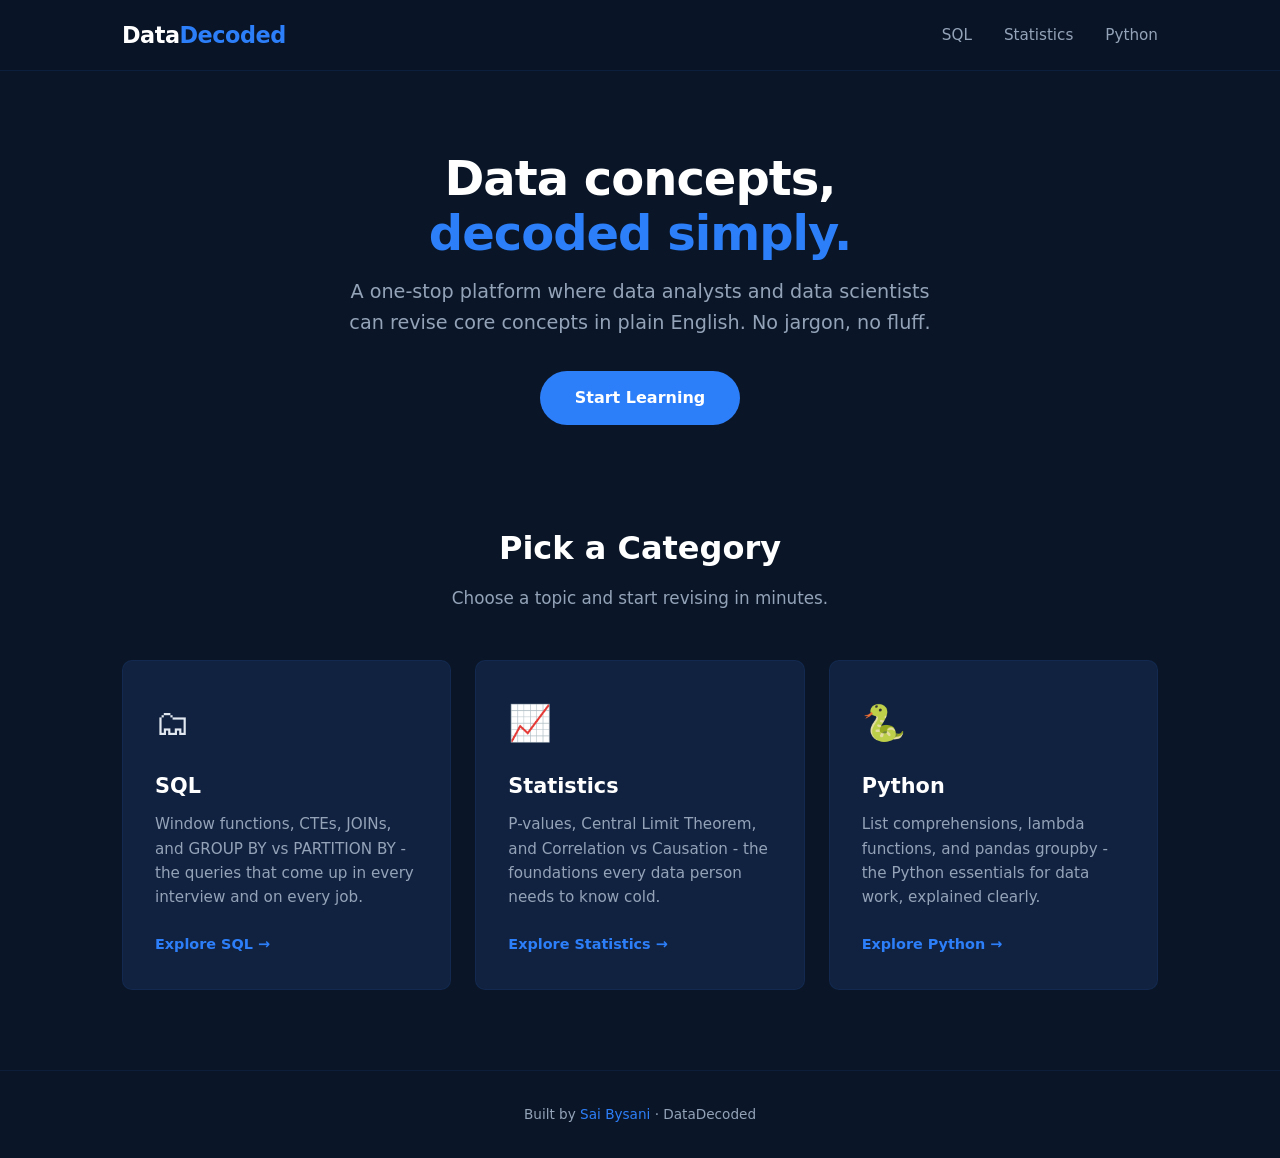
==== index.html @ 7349e88e "first version - data decoded" ====
<!DOCTYPE html>
<html lang="en">
<head>
  <meta charset="UTF-8">
  <meta name="viewport" content="width=device-width, initial-scale=1.0">
  <title>DataDecoded - Data Concepts in Plain English</title>
  <meta name="description" content="A one-stop platform where data analysts and data scientists can revise core concepts in plain English.">
  <link rel="stylesheet" href="css/style.css">
</head>
<body>

  <nav class="navbar">
    <div class="container">
      <a href="index.html" class="logo">Data<span>Decoded</span></a>
      <button class="nav-toggle" aria-label="Toggle navigation" aria-expanded="false">
        <span></span><span></span><span></span>
      </button>
      <ul class="nav-links">
        <li><a href="sql/index.html">SQL</a></li>
        <li><a href="statistics/index.html">Statistics</a></li>
        <li><a href="python/index.html">Python</a></li>
      </ul>
    </div>
  </nav>

  <main>
    <section class="hero">
      <div class="container">
        <h1>Data concepts,<br><span>decoded simply.</span></h1>
        <p>A one-stop platform where data analysts and data scientists can revise core concepts in plain English. No jargon, no fluff.</p>
        <a href="#categories" class="cta-btn">Start Learning</a>
      </div>
    </section>

    <section class="categories" id="categories">
      <div class="container">
        <div class="section-header">
          <h2>Pick a Category</h2>
          <p>Choose a topic and start revising in minutes.</p>
        </div>

        <div class="card-grid">
          <div class="card">
            <div class="card-icon">&#128450;</div>
            <h3>SQL</h3>
            <p>Window functions, CTEs, JOINs, and GROUP BY vs PARTITION BY - the queries that come up in every interview and on every job.</p>
            <a href="sql/index.html" class="card-link">Explore SQL &#8594;</a>
          </div>

          <div class="card">
            <div class="card-icon">&#128200;</div>
            <h3>Statistics</h3>
            <p>P-values, Central Limit Theorem, and Correlation vs Causation - the foundations every data person needs to know cold.</p>
            <a href="statistics/index.html" class="card-link">Explore Statistics &#8594;</a>
          </div>

          <div class="card">
            <div class="card-icon">&#128013;</div>
            <h3>Python</h3>
            <p>List comprehensions, lambda functions, and pandas groupby - the Python essentials for data work, explained clearly.</p>
            <a href="python/index.html" class="card-link">Explore Python &#8594;</a>
          </div>
        </div>
      </div>
    </section>
  </main>

  <footer class="footer">
    <p>Built by <a href="#">Sai Bysani</a> &middot; DataDecoded</p>
  </footer>

  <script src="js/main.js"></script>
</body>
</html>
---- css/style.css ----
/* ===== RESET & BASE ===== */
*,
*::before,
*::after {
  margin: 0;
  padding: 0;
  box-sizing: border-box;
}

:root {
  --navy: #0a1628;
  --navy-light: #112240;
  --navy-mid: #1a3055;
  --blue: #2d7ff9;
  --blue-light: #5a9bff;
  --blue-glow: rgba(45, 127, 249, 0.15);
  --white: #ffffff;
  --gray-100: #f0f4f8;
  --gray-200: #d9e2ec;
  --gray-300: #b0bec5;
  --gray-400: #8a9ab5;
  --gray-500: #627893;
  --text-primary: #e2e8f0;
  --text-secondary: #94a3b8;
  --font-main: 'Segoe UI', system-ui, -apple-system, sans-serif;
  --font-mono: 'Cascadia Code', 'Fira Code', 'Consolas', monospace;
  --max-width: 1100px;
  --radius: 10px;
  --transition: 0.25s ease;
}

html {
  scroll-behavior: smooth;
}

body {
  font-family: var(--font-main);
  background: var(--navy);
  color: var(--text-primary);
  line-height: 1.7;
  min-height: 100vh;
  display: flex;
  flex-direction: column;
}

a {
  color: var(--blue-light);
  text-decoration: none;
  transition: color var(--transition);
}

a:hover {
  color: var(--blue);
}

img {
  max-width: 100%;
}

/* ===== NAVBAR ===== */
.navbar {
  background: rgba(10, 22, 40, 0.95);
  backdrop-filter: blur(12px);
  border-bottom: 1px solid rgba(45, 127, 249, 0.1);
  position: sticky;
  top: 0;
  z-index: 100;
}

.navbar .container {
  display: flex;
  align-items: center;
  justify-content: space-between;
  padding: 1rem 2rem;
  max-width: var(--max-width);
  margin: 0 auto;
}

.navbar .logo {
  font-size: 1.4rem;
  font-weight: 700;
  color: var(--white);
  letter-spacing: -0.5px;
}

.navbar .logo span {
  color: var(--blue);
}

.nav-links {
  display: flex;
  list-style: none;
  gap: 2rem;
}

.nav-links a {
  color: var(--text-secondary);
  font-size: 0.95rem;
  font-weight: 500;
  transition: color var(--transition);
}

.nav-links a:hover,
.nav-links a.active {
  color: var(--blue-light);
}

.nav-toggle {
  display: none;
  background: none;
  border: none;
  cursor: pointer;
  padding: 0.25rem;
}

.nav-toggle span {
  display: block;
  width: 24px;
  height: 2px;
  background: var(--text-primary);
  margin: 5px 0;
  transition: var(--transition);
  border-radius: 2px;
}

/* ===== LAYOUT ===== */
.container {
  max-width: var(--max-width);
  margin: 0 auto;
  padding: 0 2rem;
}

main {
  flex: 1;
}

/* ===== HERO ===== */
.hero {
  text-align: center;
  padding: 5rem 2rem 4rem;
}

.hero h1 {
  font-size: 3rem;
  font-weight: 800;
  color: var(--white);
  margin-bottom: 1rem;
  letter-spacing: -1px;
  line-height: 1.15;
}

.hero h1 span {
  color: var(--blue);
}

.hero p {
  font-size: 1.2rem;
  color: var(--text-secondary);
  max-width: 600px;
  margin: 0 auto 2rem;
  line-height: 1.6;
}

.hero .cta-btn {
  display: inline-block;
  background: var(--blue);
  color: var(--white);
  padding: 0.85rem 2.2rem;
  border-radius: 50px;
  font-weight: 600;
  font-size: 1rem;
  transition: background var(--transition), transform var(--transition);
}

.hero .cta-btn:hover {
  background: var(--blue-light);
  transform: translateY(-2px);
  color: var(--white);
}

/* ===== SECTION HEADERS ===== */
.section-header {
  text-align: center;
  margin-bottom: 3rem;
}

.section-header h2 {
  font-size: 2rem;
  font-weight: 700;
  color: var(--white);
  margin-bottom: 0.5rem;
}

.section-header p {
  color: var(--text-secondary);
  font-size: 1.05rem;
}

/* ===== CATEGORY CARDS (Homepage) ===== */
.categories {
  padding: 2rem 0 5rem;
}

.card-grid {
  display: grid;
  grid-template-columns: repeat(auto-fit, minmax(300px, 1fr));
  gap: 1.5rem;
}

.card {
  background: var(--navy-light);
  border: 1px solid rgba(45, 127, 249, 0.08);
  border-radius: var(--radius);
  padding: 2rem;
  transition: transform var(--transition), border-color var(--transition), box-shadow var(--transition);
}

.card:hover {
  transform: translateY(-4px);
  border-color: rgba(45, 127, 249, 0.25);
  box-shadow: 0 8px 30px rgba(0, 0, 0, 0.3);
}

.card .card-icon {
  font-size: 2.2rem;
  margin-bottom: 1rem;
}

.card h3 {
  font-size: 1.3rem;
  color: var(--white);
  margin-bottom: 0.5rem;
  font-weight: 700;
}

.card p {
  color: var(--text-secondary);
  font-size: 0.95rem;
  margin-bottom: 1.25rem;
  line-height: 1.6;
}

.card .card-link {
  color: var(--blue);
  font-weight: 600;
  font-size: 0.9rem;
  display: inline-flex;
  align-items: center;
  gap: 0.4rem;
}

.card .card-link:hover {
  gap: 0.6rem;
}

/* ===== CATEGORY PAGE ===== */
.category-hero {
  padding: 3.5rem 2rem 2rem;
  text-align: center;
}

.category-hero h1 {
  font-size: 2.5rem;
  font-weight: 800;
  color: var(--white);
  margin-bottom: 0.5rem;
}

.category-hero p {
  color: var(--text-secondary);
  font-size: 1.1rem;
  max-width: 550px;
  margin: 0 auto;
}

.concept-list {
  padding: 2rem 0 5rem;
}

.concept-card {
  display: block;
  background: var(--navy-light);
  border: 1px solid rgba(45, 127, 249, 0.08);
  border-radius: var(--radius);
  padding: 1.75rem 2rem;
  margin-bottom: 1rem;
  transition: transform var(--transition), border-color var(--transition), box-shadow var(--transition);
}

.concept-card:hover {
  transform: translateX(6px);
  border-color: rgba(45, 127, 249, 0.25);
  box-shadow: 0 4px 20px rgba(0, 0, 0, 0.25);
  color: var(--text-primary);
}

.concept-card h3 {
  font-size: 1.15rem;
  color: var(--white);
  margin-bottom: 0.35rem;
  font-weight: 600;
}

.concept-card p {
  color: var(--text-secondary);
  font-size: 0.95rem;
}

/* ===== CONCEPT PAGE ===== */
.concept-page {
  padding: 3rem 0 5rem;
}

.concept-page .container {
  max-width: 780px;
}

.breadcrumb {
  color: var(--text-secondary);
  font-size: 0.85rem;
  margin-bottom: 2rem;
  display: flex;
  align-items: center;
  gap: 0.5rem;
  flex-wrap: wrap;
}

.breadcrumb a {
  color: var(--text-secondary);
}

.breadcrumb a:hover {
  color: var(--blue-light);
}

.breadcrumb .sep {
  opacity: 0.4;
}

.concept-page h1 {
  font-size: 2.3rem;
  font-weight: 800;
  color: var(--white);
  margin-bottom: 0.5rem;
  line-height: 1.2;
}

.concept-page .subtitle {
  color: var(--blue);
  font-size: 1.05rem;
  font-weight: 500;
  margin-bottom: 2.5rem;
}

.concept-page h2 {
  font-size: 1.4rem;
  font-weight: 700;
  color: var(--white);
  margin: 2.5rem 0 1rem;
}

.concept-page p {
  color: var(--text-primary);
  font-size: 1rem;
  margin-bottom: 1rem;
  line-height: 1.8;
}

.concept-page ul,
.concept-page ol {
  margin: 0.5rem 0 1.5rem 1.5rem;
  color: var(--text-primary);
}

.concept-page li {
  margin-bottom: 0.5rem;
  line-height: 1.7;
}

/* Code blocks */
.code-block {
  background: #0d1b2a;
  border: 1px solid rgba(45, 127, 249, 0.12);
  border-radius: 8px;
  padding: 1.25rem 1.5rem;
  margin: 1.25rem 0 1.75rem;
  overflow-x: auto;
  position: relative;
}

.code-block code {
  font-family: var(--font-mono);
  font-size: 0.88rem;
  color: var(--gray-200);
  line-height: 1.7;
  white-space: pre;
  display: block;
}

.code-label {
  position: absolute;
  top: 0;
  right: 0;
  background: var(--blue);
  color: var(--white);
  font-size: 0.7rem;
  font-weight: 600;
  padding: 0.2rem 0.7rem;
  border-radius: 0 8px 0 6px;
  text-transform: uppercase;
  letter-spacing: 0.5px;
}

/* Inline code */
.concept-page code:not(.code-block code) {
  font-family: var(--font-mono);
  background: rgba(45, 127, 249, 0.1);
  color: var(--blue-light);
  padding: 0.15rem 0.45rem;
  border-radius: 4px;
  font-size: 0.88em;
}

/* Key Takeaway box */
.takeaway {
  background: var(--blue-glow);
  border-left: 4px solid var(--blue);
  border-radius: 0 var(--radius) var(--radius) 0;
  padding: 1.5rem 1.75rem;
  margin: 2.5rem 0;
}

.takeaway h3 {
  color: var(--blue-light);
  font-size: 0.9rem;
  text-transform: uppercase;
  letter-spacing: 1px;
  margin-bottom: 0.6rem;
  font-weight: 700;
}

.takeaway p {
  color: var(--text-primary);
  font-size: 0.98rem;
  margin-bottom: 0;
}

/* Analogy box */
.analogy {
  background: rgba(255, 255, 255, 0.03);
  border: 1px dashed rgba(45, 127, 249, 0.2);
  border-radius: var(--radius);
  padding: 1.5rem 1.75rem;
  margin: 1.5rem 0;
}

.analogy h3 {
  color: var(--gray-300);
  font-size: 0.85rem;
  text-transform: uppercase;
  letter-spacing: 1px;
  margin-bottom: 0.5rem;
}

/* Comparison table */
.comparison-table {
  width: 100%;
  border-collapse: collapse;
  margin: 1.5rem 0 2rem;
  font-size: 0.92rem;
}

.comparison-table th {
  background: var(--navy-mid);
  color: var(--white);
  padding: 0.85rem 1rem;
  text-align: left;
  font-weight: 600;
  border-bottom: 2px solid var(--blue);
}

.comparison-table td {
  padding: 0.75rem 1rem;
  border-bottom: 1px solid rgba(255, 255, 255, 0.05);
  color: var(--text-primary);
}

.comparison-table tr:hover td {
  background: rgba(45, 127, 249, 0.04);
}

/* Navigation between concepts */
.concept-nav {
  display: flex;
  justify-content: space-between;
  gap: 1rem;
  margin-top: 3rem;
  padding-top: 2rem;
  border-top: 1px solid rgba(255, 255, 255, 0.06);
}

.concept-nav a {
  display: flex;
  flex-direction: column;
  background: var(--navy-light);
  border: 1px solid rgba(45, 127, 249, 0.08);
  border-radius: var(--radius);
  padding: 1rem 1.25rem;
  flex: 1;
  transition: border-color var(--transition), transform var(--transition);
}

.concept-nav a:hover {
  border-color: rgba(45, 127, 249, 0.25);
  transform: translateY(-2px);
}

.concept-nav .nav-label {
  font-size: 0.75rem;
  color: var(--text-secondary);
  text-transform: uppercase;
  letter-spacing: 1px;
  margin-bottom: 0.25rem;
}

.concept-nav .nav-title {
  color: var(--white);
  font-weight: 600;
  font-size: 0.95rem;
}

.concept-nav .next {
  text-align: right;
}

/* ===== FOOTER ===== */
.footer {
  background: rgba(10, 22, 40, 0.6);
  border-top: 1px solid rgba(45, 127, 249, 0.08);
  text-align: center;
  padding: 2rem;
  margin-top: auto;
}

.footer p {
  color: var(--text-secondary);
  font-size: 0.85rem;
}

.footer a {
  color: var(--blue);
  font-weight: 500;
}

/* ===== RESPONSIVE ===== */
@media (max-width: 768px) {
  .hero h1 {
    font-size: 2.2rem;
  }

  .hero p {
    font-size: 1.05rem;
  }

  .category-hero h1 {
    font-size: 2rem;
  }

  .concept-page h1 {
    font-size: 1.8rem;
  }

  .card-grid {
    grid-template-columns: 1fr;
  }

  .nav-toggle {
    display: block;
  }

  .nav-links {
    display: none;
    position: absolute;
    top: 100%;
    left: 0;
    right: 0;
    flex-direction: column;
    background: var(--navy);
    border-bottom: 1px solid rgba(45, 127, 249, 0.1);
    padding: 1rem 2rem 1.5rem;
    gap: 0.75rem;
  }

  .nav-links.open {
    display: flex;
  }

  .navbar .container {
    position: relative;
  }

  .concept-nav {
    flex-direction: column;
  }

  .concept-nav .next {
    text-align: left;
  }

  .comparison-table {
    font-size: 0.82rem;
  }

  .comparison-table th,
  .comparison-table td {
    padding: 0.6rem 0.65rem;
  }

  .container {
    padding: 0 1.25rem;
  }

  .code-block {
    padding: 1rem;
  }

  .code-block code {
    font-size: 0.8rem;
  }
}

@media (max-width: 480px) {
  .hero {
    padding: 3.5rem 1rem 3rem;
  }

  .hero h1 {
    font-size: 1.8rem;
  }

  .concept-page h1 {
    font-size: 1.55rem;
  }
}
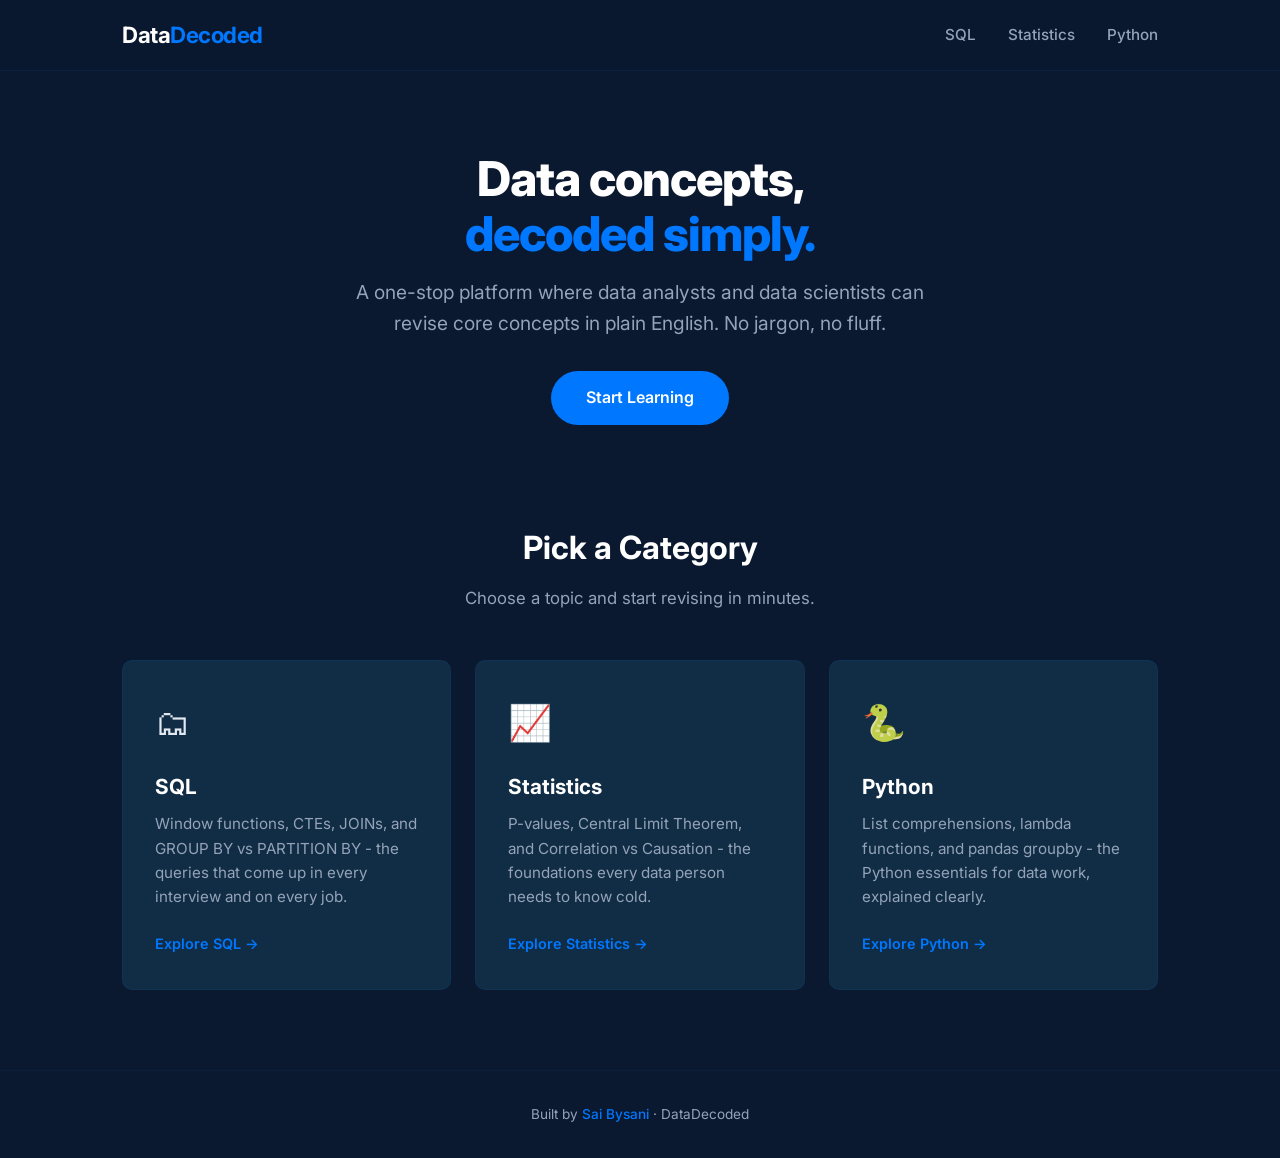
==== commit 4fc4aebd: "fix: align design system with CLAUDE.md rules Colors were wrong (navy #0a1628 -> #0A192F, blue #2d7f" ====
--- a/index.html
+++ b/index.html
@@ -5,7 +5,10 @@
   <meta name="viewport" content="width=device-width, initial-scale=1.0">
   <title>DataDecoded - Data Concepts in Plain English</title>
   <meta name="description" content="A one-stop platform where data analysts and data scientists can revise core concepts in plain English.">
-  <link rel="stylesheet" href="css/style.css">
+  <link rel="preconnect" href="https://fonts.googleapis.com">
+  <link rel="preconnect" href="https://fonts.gstatic.com" crossorigin>
+  <link href="https://fonts.googleapis.com/css2?family=Inter:wght@400;500;600;700;800&display=swap" rel="stylesheet">
+  <link rel="stylesheet" href="styles.css">
 </head>
 <body>
 
--- a/styles.css
+++ b/styles.css
@@ -0,0 +1,644 @@
+/* ===== RESET & BASE ===== */
+*,
+*::before,
+*::after {
+  margin: 0;
+  padding: 0;
+  box-sizing: border-box;
+}
+
+:root {
+  --navy: #0A192F;
+  --navy-light: #112D45;
+  --navy-mid: #1D3A5C;
+  --blue: #0077FF;
+  --blue-light: #3399FF;
+  --blue-glow: rgba(0, 119, 255, 0.15);
+  --white: #ffffff;
+  --gray-100: #f0f4f8;
+  --gray-200: #d9e2ec;
+  --gray-300: #b0bec5;
+  --gray-400: #8a9ab5;
+  --gray-500: #627893;
+  --text-primary: #e2e8f0;
+  --text-secondary: #94a3b8;
+  --font-main: 'Inter', sans-serif;
+  --font-mono: 'Cascadia Code', 'Fira Code', 'Consolas', monospace;
+  --max-width: 1100px;
+  --radius: 10px;
+  --transition: 0.25s ease;
+}
+
+html {
+  scroll-behavior: smooth;
+}
+
+body {
+  font-family: var(--font-main);
+  background: var(--navy);
+  color: var(--text-primary);
+  line-height: 1.7;
+  min-height: 100vh;
+  display: flex;
+  flex-direction: column;
+}
+
+a {
+  color: var(--blue-light);
+  text-decoration: none;
+  transition: color var(--transition);
+}
+
+a:hover {
+  color: var(--blue);
+}
+
+img {
+  max-width: 100%;
+}
+
+/* ===== NAVBAR ===== */
+.navbar {
+  background: rgba(10, 25, 47, 0.95);
+  backdrop-filter: blur(12px);
+  border-bottom: 1px solid rgba(0, 119, 255, 0.1);
+  position: sticky;
+  top: 0;
+  z-index: 100;
+}
+
+.navbar .container {
+  display: flex;
+  align-items: center;
+  justify-content: space-between;
+  padding: 1rem 2rem;
+  max-width: var(--max-width);
+  margin: 0 auto;
+}
+
+.navbar .logo {
+  font-size: 1.4rem;
+  font-weight: 700;
+  color: var(--white);
+  letter-spacing: -0.5px;
+}
+
+.navbar .logo span {
+  color: var(--blue);
+}
+
+.nav-links {
+  display: flex;
+  list-style: none;
+  gap: 2rem;
+}
+
+.nav-links a {
+  color: var(--text-secondary);
+  font-size: 0.95rem;
+  font-weight: 500;
+  transition: color var(--transition);
+}
+
+.nav-links a:hover,
+.nav-links a.active {
+  color: var(--blue-light);
+}
+
+.nav-toggle {
+  display: none;
+  background: none;
+  border: none;
+  cursor: pointer;
+  padding: 0.25rem;
+}
+
+.nav-toggle span {
+  display: block;
+  width: 24px;
+  height: 2px;
+  background: var(--text-primary);
+  margin: 5px 0;
+  transition: var(--transition);
+  border-radius: 2px;
+}
+
+/* ===== LAYOUT ===== */
+.container {
+  max-width: var(--max-width);
+  margin: 0 auto;
+  padding: 0 2rem;
+}
+
+main {
+  flex: 1;
+}
+
+/* ===== HERO ===== */
+.hero {
+  text-align: center;
+  padding: 5rem 2rem 4rem;
+}
+
+.hero h1 {
+  font-size: 3rem;
+  font-weight: 800;
+  color: var(--white);
+  margin-bottom: 1rem;
+  letter-spacing: -1px;
+  line-height: 1.15;
+}
+
+.hero h1 span {
+  color: var(--blue);
+}
+
+.hero p {
+  font-size: 1.2rem;
+  color: var(--text-secondary);
+  max-width: 600px;
+  margin: 0 auto 2rem;
+  line-height: 1.6;
+}
+
+.hero .cta-btn {
+  display: inline-block;
+  background: var(--blue);
+  color: var(--white);
+  padding: 0.85rem 2.2rem;
+  border-radius: 50px;
+  font-weight: 600;
+  font-size: 1rem;
+  transition: background var(--transition), transform var(--transition);
+}
+
+.hero .cta-btn:hover {
+  background: var(--blue-light);
+  transform: translateY(-2px);
+  color: var(--white);
+}
+
+/* ===== SECTION HEADERS ===== */
+.section-header {
+  text-align: center;
+  margin-bottom: 3rem;
+}
+
+.section-header h2 {
+  font-size: 2rem;
+  font-weight: 700;
+  color: var(--white);
+  margin-bottom: 0.5rem;
+}
+
+.section-header p {
+  color: var(--text-secondary);
+  font-size: 1.05rem;
+}
+
+/* ===== CATEGORY CARDS (Homepage) ===== */
+.categories {
+  padding: 2rem 0 5rem;
+}
+
+.card-grid {
+  display: grid;
+  grid-template-columns: repeat(auto-fit, minmax(300px, 1fr));
+  gap: 1.5rem;
+}
+
+.card {
+  background: var(--navy-light);
+  border: 1px solid rgba(0, 119, 255, 0.08);
+  border-radius: var(--radius);
+  padding: 2rem;
+  transition: transform var(--transition), border-color var(--transition), box-shadow var(--transition);
+}
+
+.card:hover {
+  transform: translateY(-4px);
+  border-color: rgba(0, 119, 255, 0.25);
+  box-shadow: 0 8px 30px rgba(0, 0, 0, 0.3);
+}
+
+.card .card-icon {
+  font-size: 2.2rem;
+  margin-bottom: 1rem;
+}
+
+.card h3 {
+  font-size: 1.3rem;
+  color: var(--white);
+  margin-bottom: 0.5rem;
+  font-weight: 700;
+}
+
+.card p {
+  color: var(--text-secondary);
+  font-size: 0.95rem;
+  margin-bottom: 1.25rem;
+  line-height: 1.6;
+}
+
+.card .card-link {
+  color: var(--blue);
+  font-weight: 600;
+  font-size: 0.9rem;
+  display: inline-flex;
+  align-items: center;
+  gap: 0.4rem;
+}
+
+.card .card-link:hover {
+  gap: 0.6rem;
+}
+
+/* ===== CATEGORY PAGE ===== */
+.category-hero {
+  padding: 3.5rem 2rem 2rem;
+  text-align: center;
+}
+
+.category-hero h1 {
+  font-size: 2.5rem;
+  font-weight: 800;
+  color: var(--white);
+  margin-bottom: 0.5rem;
+}
+
+.category-hero p {
+  color: var(--text-secondary);
+  font-size: 1.1rem;
+  max-width: 550px;
+  margin: 0 auto;
+}
+
+.concept-list {
+  padding: 2rem 0 5rem;
+}
+
+.concept-card {
+  display: block;
+  background: var(--navy-light);
+  border: 1px solid rgba(0, 119, 255, 0.08);
+  border-radius: var(--radius);
+  padding: 1.75rem 2rem;
+  margin-bottom: 1rem;
+  transition: transform var(--transition), border-color var(--transition), box-shadow var(--transition);
+}
+
+.concept-card:hover {
+  transform: translateX(6px);
+  border-color: rgba(0, 119, 255, 0.25);
+  box-shadow: 0 4px 20px rgba(0, 0, 0, 0.25);
+  color: var(--text-primary);
+}
+
+.concept-card h3 {
+  font-size: 1.15rem;
+  color: var(--white);
+  margin-bottom: 0.35rem;
+  font-weight: 600;
+}
+
+.concept-card p {
+  color: var(--text-secondary);
+  font-size: 0.95rem;
+}
+
+/* ===== CONCEPT PAGE ===== */
+.concept-page {
+  padding: 3rem 0 5rem;
+}
+
+.concept-page .container {
+  max-width: 780px;
+}
+
+.breadcrumb {
+  color: var(--text-secondary);
+  font-size: 0.85rem;
+  margin-bottom: 2rem;
+  display: flex;
+  align-items: center;
+  gap: 0.5rem;
+  flex-wrap: wrap;
+}
+
+.breadcrumb a {
+  color: var(--text-secondary);
+}
+
+.breadcrumb a:hover {
+  color: var(--blue-light);
+}
+
+.breadcrumb .sep {
+  opacity: 0.4;
+}
+
+.concept-page h1 {
+  font-size: 2.3rem;
+  font-weight: 800;
+  color: var(--white);
+  margin-bottom: 0.5rem;
+  line-height: 1.2;
+}
+
+.concept-page .subtitle {
+  color: var(--blue);
+  font-size: 1.05rem;
+  font-weight: 500;
+  margin-bottom: 2.5rem;
+}
+
+.concept-page h2 {
+  font-size: 1.4rem;
+  font-weight: 700;
+  color: var(--white);
+  margin: 2.5rem 0 1rem;
+}
+
+.concept-page p {
+  color: var(--text-primary);
+  font-size: 1rem;
+  margin-bottom: 1rem;
+  line-height: 1.8;
+}
+
+.concept-page ul,
+.concept-page ol {
+  margin: 0.5rem 0 1.5rem 1.5rem;
+  color: var(--text-primary);
+}
+
+.concept-page li {
+  margin-bottom: 0.5rem;
+  line-height: 1.7;
+}
+
+/* Code blocks */
+.code-block {
+  background: #061525;
+  border: 1px solid rgba(0, 119, 255, 0.12);
+  border-radius: 8px;
+  padding: 1.25rem 1.5rem;
+  margin: 1.25rem 0 1.75rem;
+  overflow-x: auto;
+  position: relative;
+}
+
+.code-block code {
+  font-family: var(--font-mono);
+  font-size: 0.88rem;
+  color: var(--gray-200);
+  line-height: 1.7;
+  white-space: pre;
+  display: block;
+}
+
+.code-label {
+  position: absolute;
+  top: 0;
+  right: 0;
+  background: var(--blue);
+  color: var(--white);
+  font-size: 0.7rem;
+  font-weight: 600;
+  padding: 0.2rem 0.7rem;
+  border-radius: 0 8px 0 6px;
+  text-transform: uppercase;
+  letter-spacing: 0.5px;
+}
+
+/* Inline code */
+.concept-page code:not(.code-block code) {
+  font-family: var(--font-mono);
+  background: rgba(0, 119, 255, 0.1);
+  color: var(--blue-light);
+  padding: 0.15rem 0.45rem;
+  border-radius: 4px;
+  font-size: 0.88em;
+}
+
+/* Key Takeaway box */
+.takeaway {
+  background: var(--blue-glow);
+  border-left: 4px solid var(--blue);
+  border-radius: 0 var(--radius) var(--radius) 0;
+  padding: 1.5rem 1.75rem;
+  margin: 2.5rem 0;
+}
+
+.takeaway h3 {
+  color: var(--blue-light);
+  font-size: 0.9rem;
+  text-transform: uppercase;
+  letter-spacing: 1px;
+  margin-bottom: 0.6rem;
+  font-weight: 700;
+}
+
+.takeaway p {
+  color: var(--text-primary);
+  font-size: 0.98rem;
+  margin-bottom: 0;
+}
+
+/* Analogy box */
+.analogy {
+  background: rgba(255, 255, 255, 0.03);
+  border: 1px dashed rgba(0, 119, 255, 0.2);
+  border-radius: var(--radius);
+  padding: 1.5rem 1.75rem;
+  margin: 1.5rem 0;
+}
+
+.analogy h3 {
+  color: var(--gray-300);
+  font-size: 0.85rem;
+  text-transform: uppercase;
+  letter-spacing: 1px;
+  margin-bottom: 0.5rem;
+}
+
+/* Comparison table */
+.comparison-table {
+  width: 100%;
+  border-collapse: collapse;
+  margin: 1.5rem 0 2rem;
+  font-size: 0.92rem;
+}
+
+.comparison-table th {
+  background: var(--navy-mid);
+  color: var(--white);
+  padding: 0.85rem 1rem;
+  text-align: left;
+  font-weight: 600;
+  border-bottom: 2px solid var(--blue);
+}
+
+.comparison-table td {
+  padding: 0.75rem 1rem;
+  border-bottom: 1px solid rgba(255, 255, 255, 0.05);
+  color: var(--text-primary);
+}
+
+.comparison-table tr:hover td {
+  background: rgba(0, 119, 255, 0.04);
+}
+
+/* Navigation between concepts */
+.concept-nav {
+  display: flex;
+  justify-content: space-between;
+  gap: 1rem;
+  margin-top: 3rem;
+  padding-top: 2rem;
+  border-top: 1px solid rgba(255, 255, 255, 0.06);
+}
+
+.concept-nav a {
+  display: flex;
+  flex-direction: column;
+  background: var(--navy-light);
+  border: 1px solid rgba(0, 119, 255, 0.08);
+  border-radius: var(--radius);
+  padding: 1rem 1.25rem;
+  flex: 1;
+  transition: border-color var(--transition), transform var(--transition);
+}
+
+.concept-nav a:hover {
+  border-color: rgba(0, 119, 255, 0.25);
+  transform: translateY(-2px);
+}
+
+.concept-nav .nav-label {
+  font-size: 0.75rem;
+  color: var(--text-secondary);
+  text-transform: uppercase;
+  letter-spacing: 1px;
+  margin-bottom: 0.25rem;
+}
+
+.concept-nav .nav-title {
+  color: var(--white);
+  font-weight: 600;
+  font-size: 0.95rem;
+}
+
+.concept-nav .next {
+  text-align: right;
+}
+
+/* ===== FOOTER ===== */
+.footer {
+  background: rgba(10, 25, 47, 0.6);
+  border-top: 1px solid rgba(0, 119, 255, 0.08);
+  text-align: center;
+  padding: 2rem;
+  margin-top: auto;
+}
+
+.footer p {
+  color: var(--text-secondary);
+  font-size: 0.85rem;
+}
+
+.footer a {
+  color: var(--blue);
+  font-weight: 500;
+}
+
+/* ===== RESPONSIVE ===== */
+@media (max-width: 768px) {
+  .hero h1 {
+    font-size: 2.2rem;
+  }
+
+  .hero p {
+    font-size: 1.05rem;
+  }
+
+  .category-hero h1 {
+    font-size: 2rem;
+  }
+
+  .concept-page h1 {
+    font-size: 1.8rem;
+  }
+
+  .card-grid {
+    grid-template-columns: 1fr;
+  }
+
+  .nav-toggle {
+    display: block;
+  }
+
+  .nav-links {
+    display: none;
+    position: absolute;
+    top: 100%;
+    left: 0;
+    right: 0;
+    flex-direction: column;
+    background: var(--navy);
+    border-bottom: 1px solid rgba(0, 119, 255, 0.1);
+    padding: 1rem 2rem 1.5rem;
+    gap: 0.75rem;
+  }
+
+  .nav-links.open {
+    display: flex;
+  }
+
+  .navbar .container {
+    position: relative;
+  }
+
+  .concept-nav {
+    flex-direction: column;
+  }
+
+  .concept-nav .next {
+    text-align: left;
+  }
+
+  .comparison-table {
+    font-size: 0.82rem;
+  }
+
+  .comparison-table th,
+  .comparison-table td {
+    padding: 0.6rem 0.65rem;
+  }
+
+  .container {
+    padding: 0 1.25rem;
+  }
+
+  .code-block {
+    padding: 1rem;
+  }
+
+  .code-block code {
+    font-size: 0.8rem;
+  }
+}
+
+@media (max-width: 480px) {
+  .hero {
+    padding: 3.5rem 1rem 3rem;
+  }
+
+  .hero h1 {
+    font-size: 1.8rem;
+  }
+
+  .concept-page h1 {
+    font-size: 1.55rem;
+  }
+}
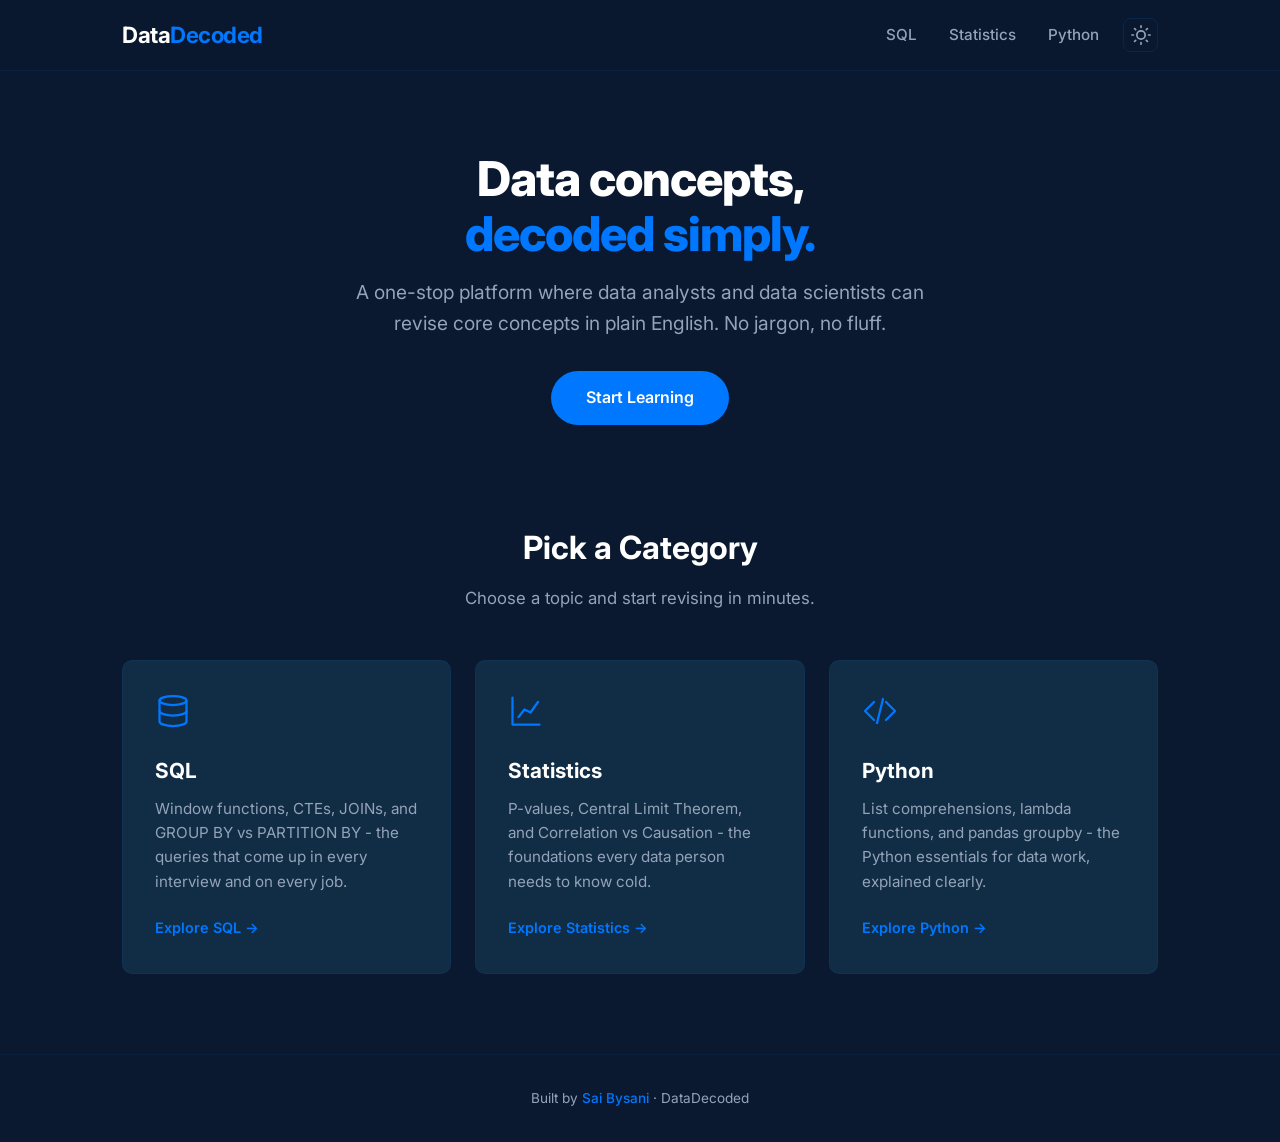
==== commit 290280bd: "add dark/light mode toggle, SVG icons, and LinkedIn footer link - Dark/light theme toggle with sun/m" ====
--- a/index.html
+++ b/index.html
@@ -9,6 +9,7 @@
   <link rel="preconnect" href="https://fonts.gstatic.com" crossorigin>
   <link href="https://fonts.googleapis.com/css2?family=Inter:wght@400;500;600;700;800&display=swap" rel="stylesheet">
   <link rel="stylesheet" href="styles.css">
+  <script>if(localStorage.theme)document.documentElement.dataset.theme=localStorage.theme</script>
 </head>
 <body>
 
@@ -23,6 +24,10 @@
         <li><a href="statistics/index.html">Statistics</a></li>
         <li><a href="python/index.html">Python</a></li>
       </ul>
+      <button class="theme-toggle" aria-label="Toggle theme">
+        <svg class="icon-sun" width="20" height="20" viewBox="0 0 24 24" fill="none" stroke="currentColor" stroke-width="2" stroke-linecap="round" stroke-linejoin="round"><circle cx="12" cy="12" r="5"/><path d="M12 1v2M12 21v2M4.22 4.22l1.42 1.42M18.36 18.36l1.42 1.42M1 12h2M21 12h2M4.22 19.78l1.42-1.42M18.36 5.64l1.42-1.42"/></svg>
+        <svg class="icon-moon" width="20" height="20" viewBox="0 0 24 24" fill="none" stroke="currentColor" stroke-width="2" stroke-linecap="round" stroke-linejoin="round"><path d="M21 12.79A9 9 0 1 1 11.21 3 7 7 0 0 0 21 12.79z"/></svg>
+      </button>
     </div>
   </nav>
 
@@ -44,21 +49,21 @@
 
         <div class="card-grid">
           <div class="card">
-            <div class="card-icon">&#128450;</div>
+            <svg class="card-svg-icon" viewBox="0 0 24 24" fill="none" stroke="currentColor" stroke-width="1.5" stroke-linecap="round" stroke-linejoin="round"><ellipse cx="12" cy="5" rx="9" ry="3"/><path d="M3 5v14c0 1.66 4.03 3 9 3s9-1.34 9-3V5"/><path d="M3 12c0 1.66 4.03 3 9 3s9-1.34 9-3"/></svg>
             <h3>SQL</h3>
             <p>Window functions, CTEs, JOINs, and GROUP BY vs PARTITION BY - the queries that come up in every interview and on every job.</p>
             <a href="sql/index.html" class="card-link">Explore SQL &#8594;</a>
           </div>
 
           <div class="card">
-            <div class="card-icon">&#128200;</div>
+            <svg class="card-svg-icon" viewBox="0 0 24 24" fill="none" stroke="currentColor" stroke-width="1.5" stroke-linecap="round" stroke-linejoin="round"><path d="M3 3v18h18"/><path d="M7 16l4-5 4 2 5-7"/></svg>
             <h3>Statistics</h3>
             <p>P-values, Central Limit Theorem, and Correlation vs Causation - the foundations every data person needs to know cold.</p>
             <a href="statistics/index.html" class="card-link">Explore Statistics &#8594;</a>
           </div>
 
           <div class="card">
-            <div class="card-icon">&#128013;</div>
+            <svg class="card-svg-icon" viewBox="0 0 24 24" fill="none" stroke="currentColor" stroke-width="1.5" stroke-linecap="round" stroke-linejoin="round"><polyline points="16 18 22 12 16 6"/><polyline points="8 6 2 12 8 18"/><line x1="14" y1="4" x2="10" y2="20"/></svg>
             <h3>Python</h3>
             <p>List comprehensions, lambda functions, and pandas groupby - the Python essentials for data work, explained clearly.</p>
             <a href="python/index.html" class="card-link">Explore Python &#8594;</a>
@@ -69,7 +74,7 @@
   </main>
 
   <footer class="footer">
-    <p>Built by <a href="#">Sai Bysani</a> &middot; DataDecoded</p>
+    <p>Built by <a href="https://www.linkedin.com/in/saibysani18" target="_blank" rel="noopener">Sai Bysani</a> &middot; DataDecoded</p>
   </footer>
 
   <script src="js/main.js"></script>
--- a/styles.css
+++ b/styles.css
@@ -70,7 +70,7 @@
 .navbar .container {
   display: flex;
   align-items: center;
-  justify-content: space-between;
+  gap: 1.5rem;
   padding: 1rem 2rem;
   max-width: var(--max-width);
   margin: 0 auto;
@@ -91,6 +91,7 @@
   display: flex;
   list-style: none;
   gap: 2rem;
+  margin-left: auto;
 }
 
 .nav-links a {
@@ -552,6 +553,102 @@
   font-weight: 500;
 }
 
+/* ===== THEME TOGGLE ===== */
+.theme-toggle {
+  background: none;
+  border: 1px solid rgba(0, 119, 255, 0.15);
+  border-radius: 8px;
+  cursor: pointer;
+  padding: 0.4rem;
+  display: flex;
+  align-items: center;
+  justify-content: center;
+  color: var(--text-secondary);
+  transition: color var(--transition), border-color var(--transition);
+}
+
+.theme-toggle:hover {
+  color: var(--blue);
+  border-color: rgba(0, 119, 255, 0.35);
+}
+
+.theme-toggle .icon-moon {
+  display: none;
+}
+
+[data-theme="light"] .theme-toggle .icon-sun {
+  display: none;
+}
+
+[data-theme="light"] .theme-toggle .icon-moon {
+  display: block;
+}
+
+/* ===== SVG CARD ICONS ===== */
+.card-svg-icon {
+  width: 36px;
+  height: 36px;
+  color: var(--blue);
+  margin-bottom: 1rem;
+}
+
+/* ===== LIGHT THEME ===== */
+[data-theme="light"] {
+  --navy: #ffffff;
+  --navy-light: #f0f4f8;
+  --navy-mid: #e2e8f0;
+  --white: #0A192F;
+  --gray-200: #4a5568;
+  --gray-300: #718096;
+  --text-primary: #1a202c;
+  --text-secondary: #4a5568;
+  --blue-glow: rgba(0, 119, 255, 0.08);
+}
+
+[data-theme="light"] .navbar {
+  background: rgba(255, 255, 255, 0.95);
+  border-bottom-color: rgba(0, 119, 255, 0.15);
+}
+
+[data-theme="light"] .footer {
+  background: rgba(240, 244, 248, 0.8);
+  border-top-color: rgba(0, 119, 255, 0.12);
+}
+
+[data-theme="light"] .code-block {
+  background: #f0f4f8;
+  border-color: rgba(0, 119, 255, 0.15);
+}
+
+[data-theme="light"] .code-block code {
+  color: #1a202c;
+}
+
+[data-theme="light"] .card,
+[data-theme="light"] .concept-card,
+[data-theme="light"] .concept-nav a {
+  border-color: rgba(0, 119, 255, 0.12);
+  box-shadow: 0 1px 3px rgba(0, 0, 0, 0.06);
+}
+
+[data-theme="light"] .analogy {
+  background: rgba(0, 119, 255, 0.03);
+  border-color: rgba(0, 119, 255, 0.15);
+}
+
+[data-theme="light"] .comparison-table td {
+  border-bottom-color: rgba(0, 0, 0, 0.08);
+}
+
+[data-theme="light"] .concept-nav {
+  border-top-color: rgba(0, 0, 0, 0.08);
+}
+
+[data-theme="light"] .concept-page code:not(.code-block code) {
+  background: rgba(0, 119, 255, 0.08);
+  color: #0066dd;
+}
+
 /* ===== RESPONSIVE ===== */
 @media (max-width: 768px) {
   .hero h1 {
@@ -576,6 +673,12 @@
 
   .nav-toggle {
     display: block;
+    order: 3;
+  }
+
+  .theme-toggle {
+    order: 2;
+    margin-left: auto;
   }
 
   .nav-links {
@@ -589,6 +692,7 @@
     border-bottom: 1px solid rgba(0, 119, 255, 0.1);
     padding: 1rem 2rem 1.5rem;
     gap: 0.75rem;
+    order: 4;
   }
 
   .nav-links.open {
